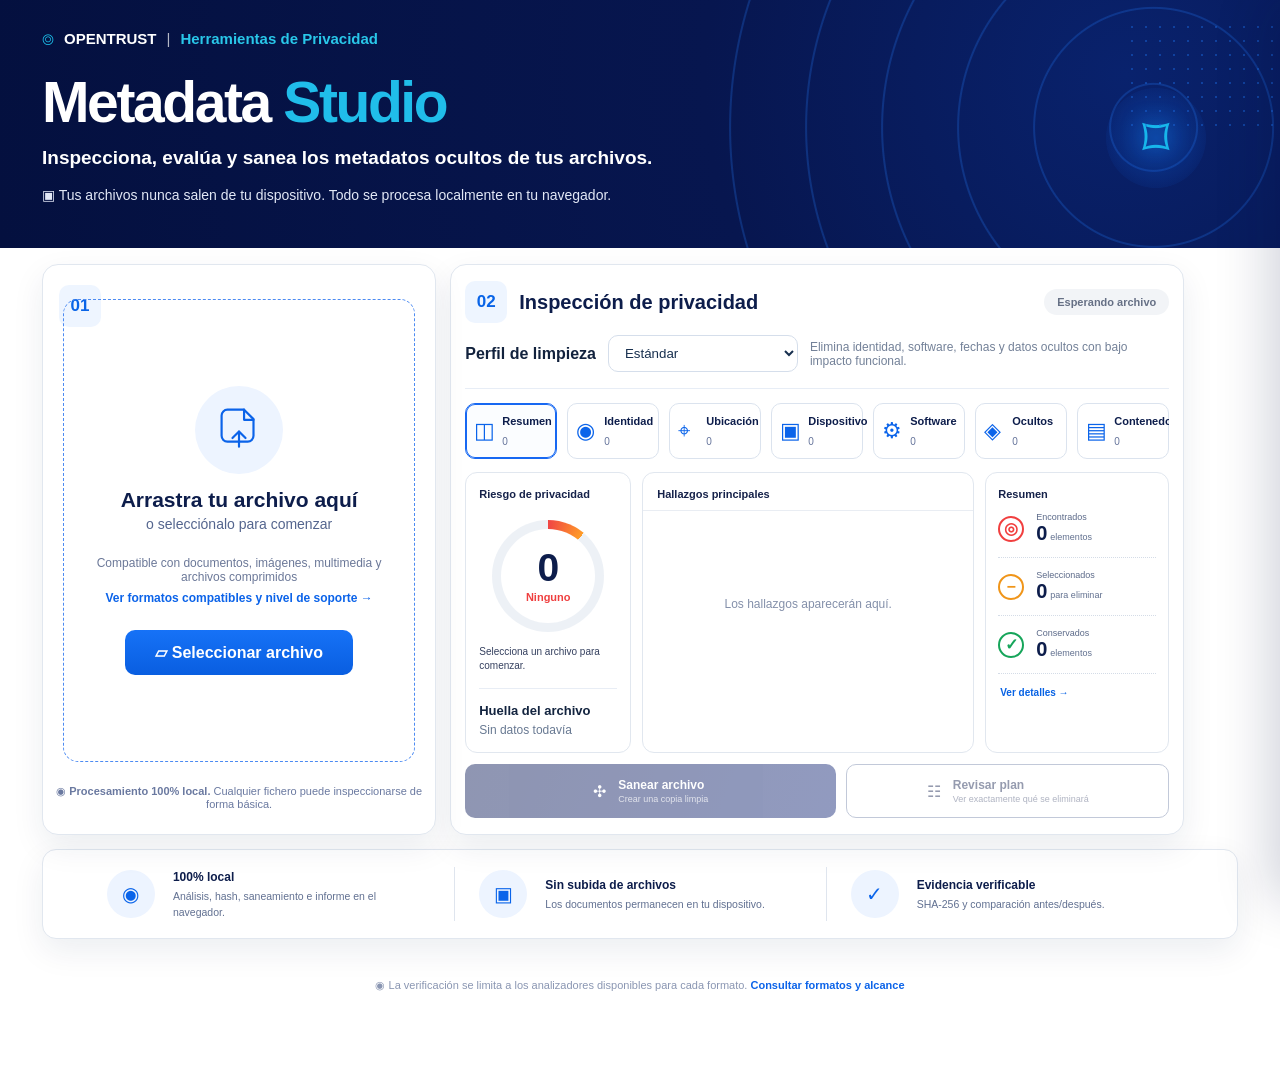
==== index.html @ 8fd9c2cb "page" ====
<!doctype html><html lang="es"><head><meta charset="utf-8"><meta name="viewport" content="width=device-width,initial-scale=1"><meta name="description" content="Metadata Studio — inspección y saneamiento local de metadatos."><title>Metadata Studio · OpenTrust</title><link rel="icon" href="assets/favicon.svg" type="image/svg+xml"><link rel="stylesheet" href="css/app.css?v=0.9.4"></head><body>
<header class="hero-shell"><div class="hero-inner"><a class="product-brand" href="#"><span class="shield-mini">⌾</span><strong>OPENTRUST</strong><span class="brand-sep">|</span><span>Herramientas de Privacidad</span></a><div class="hero-copy"><h1>Metadata <span>Studio</span></h1><p class="hero-subtitle">Inspecciona, evalúa y sanea los metadatos ocultos de tus archivos.</p><p class="hero-trust">▣ Tus archivos nunca salen de tu dispositivo. Todo se procesa localmente en tu navegador.</p></div><div class="hero-art" aria-hidden="true"><div class="rings"></div><div class="hero-shield"><span>⌑</span></div></div></div></header>
<main class="app-shell">
<section class="workspace">
<article class="panel upload-panel" id="dropZone"><div class="step-badge">01</div><div class="drop-zone"><div class="upload-glyph"><svg viewBox="0 0 80 80"><path d="M24 12h23l13 13v23a8 8 0 0 1-8 8H24a8 8 0 0 1-8-8V20a8 8 0 0 1 8-8Z"/><path d="M47 12v14h13"/><path d="M40 63V42m0 0-9 9m9-9 9 9"/></svg></div><h2>Arrastra tu archivo aquí</h2><p>o selecciónalo para comenzar</p><div class="supported-label">Compatible con documentos, imágenes, multimedia y archivos comprimidos</div><button class="formats-link" id="formatsBtn" type="button">Ver formatos compatibles y nivel de soporte →</button><button class="btn btn-blue" id="selectBtn" type="button">▱ Seleccionar archivo</button><input id="fileInput" type="file" hidden></div><div class="local-note">◉ <strong>Procesamiento 100% local.</strong> Cualquier fichero puede inspeccionarse de forma básica.</div></article>
<article class="panel inspection-panel"><div class="inspection-heading"><div class="heading-left"><div class="step-badge inline">02</div><h2>Inspección de privacidad</h2></div><div class="status-badge neutral" id="statusBadge">Esperando archivo</div></div>
<div class="profile-row"><label for="profileSelect">Perfil de limpieza</label><select id="profileSelect"><option value="standard">Estándar</option><option value="maximum">Privacidad máxima</option><option value="web">Publicación web</option><option value="corporate">Corporativo</option><option value="custom">Personalizado</option></select><span id="profileHelp">Elimina identidad, software, fechas y datos ocultos con bajo impacto funcional.</span></div>
<div class="category-tabs" id="categoryTabs"><button class="category-tab active" data-category="resumen"><span>◫</span><b>Resumen</b><small id="countResumen">0</small></button><button class="category-tab" data-category="identidad"><span>◉</span><b>Identidad</b><small id="countIdentidad">0</small></button><button class="category-tab" data-category="ubicacion"><span>⌖</span><b>Ubicación</b><small id="countUbicacion">0</small></button><button class="category-tab" data-category="dispositivo"><span>▣</span><b>Dispositivo</b><small id="countDispositivo">0</small></button><button class="category-tab" data-category="software"><span>⚙</span><b>Software</b><small id="countSoftware">0</small></button><button class="category-tab" data-category="ocultos"><span>◈</span><b>Ocultos</b><small id="countOcultos">0</small></button><button class="category-tab" data-category="archivo"><span>▤</span><b>Contenedor</b><small id="countArchivo">0</small></button></div>
<div class="inspection-grid"><section class="risk-card"><div class="mini-title">Riesgo de privacidad</div><div class="risk-ring" id="riskRing" style="--score:0"><div><strong id="riskScore">0</strong><span id="riskLevel">Ninguno</span></div></div><p id="riskText">Selecciona un archivo para comenzar.</p><div class="fingerprint" id="fingerprint"><b>Huella del archivo</b><span>Sin datos todavía</span></div></section><section class="metadata-card"><div class="mini-title">Hallazgos principales</div><div class="metadata-groups" id="metadataGroups"><div class="placeholder-state">Los hallazgos aparecerán aquí.</div></div></section><aside class="summary-card"><div class="mini-title">Resumen</div><div class="summary-item found"><span class="summary-icon">◎</span><div><small>Encontrados</small><strong id="summaryFound">0</strong><em>elementos</em></div></div><div class="summary-item selected"><span class="summary-icon">−</span><div><small>Seleccionados</small><strong id="summarySelected">0</strong><em>para eliminar</em></div></div><div class="summary-item preserved"><span class="summary-icon">✓</span><div><small>Conservados</small><strong id="summaryPreserved">0</strong><em>elementos</em></div></div><button class="details-link" id="viewDetailsBtn">Ver detalles →</button></aside></div>
<div class="action-row"><button class="btn btn-sanitize" id="cleanBtn" disabled><span>✣</span><span><strong>Sanear archivo</strong><small>Crear una copia limpia</small></span></button><button class="btn btn-review" id="reviewBtn" disabled><span>☷</span><span><strong>Revisar plan</strong><small>Ver exactamente qué se eliminará</small></span></button></div></article></section>
<section class="benefit-strip"><div class="benefit"><div class="benefit-icon">◉</div><div><strong>100% local</strong><p>Análisis, hash, saneamiento e informe en el navegador.</p></div></div><div class="benefit"><div class="benefit-icon">▣</div><div><strong>Sin subida de archivos</strong><p>Los documentos permanecen en tu dispositivo.</p></div></div><div class="benefit"><div class="benefit-icon">✓</div><div><strong>Evidencia verificable</strong><p>SHA-256 y comparación antes/después.</p></div></div></section>
<section class="verification" id="verification" hidden><div class="verification-head"><div class="verify-ok">✓</div><div><span>VERIFICACIÓN POSTERIOR</span><h2 id="verificationTitle">Copia saneada preparada</h2><p id="cleanFileName"></p></div></div><div class="compare-grid"><div><small>ANTES</small><strong id="beforeCount">0</strong><span>hallazgos</span></div><b>→</b><div class="after"><small>DESPUÉS</small><strong id="afterCount">0</strong><span>hallazgos</span></div></div><div class="hash-grid"><div><small>SHA-256 ORIGINAL</small><code id="hashBefore">—</code></div><div><small>SHA-256 SANEADO</small><code id="hashAfter">—</code></div></div><p class="verification-note" id="verificationNote"></p><div class="evidence-download"><div class="evidence-copy"><span class="evidence-kicker">PAQUETE DE EVIDENCIAS</span><strong>Archivo saneado + informe corporativo</strong><small>Incluye la copia limpia, hashes SHA-256, hallazgos tratados y verificación posterior.</small></div><button class="btn btn-blue evidence-primary" id="downloadZipBtn"><span>↓</span><span><strong>Descargar paquete de evidencias</strong><small>ZIP con archivo saneado + informe PDF</small></span></button><button class="download-clean-link" id="downloadCleanBtn" type="button">Descargar únicamente el archivo saneado</button></div></section>
<div class="browser-note">◉ La verificación se limita a los analizadores disponibles para cada formato. <button class="inline-link" id="formatsFooterBtn" type="button">Consultar formatos y alcance</button></div></main>
<div class="modal-backdrop" id="formatsModal" hidden><section class="formats-modal" role="dialog" aria-modal="true" aria-labelledby="formatsTitle"><div class="formats-modal-head"><div><span>ALCANCE TÉCNICO</span><h2 id="formatsTitle">Formatos compatibles</h2><p>Metadata Studio adapta la inspección y el saneamiento al tipo real de archivo. El soporte profundo depende de la estructura de cada formato.</p></div><button class="modal-close" id="formatsClose" type="button" aria-label="Cerrar">×</button></div><div class="formats-support-legend"><span><i class="support-dot full"></i> Inspección + saneamiento</span><span><i class="support-dot inspect"></i> Inspección</span><span><i class="support-dot basic"></i> Detección del contenedor</span></div><div class="format-groups"><article class="format-group"><div class="format-icon">▤</div><div><h3>Documentos y Office</h3><p>Propiedades, autores, software, fechas, XMP y datos internos compatibles.</p><div class="extension-list"><span class="full">PDF</span><span class="full">DOCX</span><span class="full">XLSX</span><span class="full">PPTX</span></div></div></article><article class="format-group"><div class="format-icon">◫</div><div><h3>Imágenes</h3><p>EXIF, GPS, dispositivo, software, XMP y otros bloques de metadatos detectables.</p><div class="extension-list"><span class="full">JPG</span><span class="full">JPEG</span><span class="full">PNG</span><span class="inspect">TIFF</span><span class="inspect">WEBP</span></div></div></article><article class="format-group"><div class="format-icon">▶</div><div><h3>Audio y vídeo</h3><p>Etiquetas, encoder, tiempos, pistas, contenedor, dispositivo y localización cuando estén presentes.</p><div class="extension-list"><span class="full">MP3</span><span class="inspect">WAV</span><span class="inspect">M4A</span><span class="inspect">MP4</span><span class="inspect">MOV</span><span class="inspect">FLAC</span><span class="inspect">OGG</span><span class="inspect">WEBM</span><span class="inspect">MKV</span></div></div></article><article class="format-group"><div class="format-icon">⌑</div><div><h3>Archivos comprimidos</h3><p>Estructura interna, rutas, fechas y análisis recursivo seguro de contenidos compatibles.</p><div class="extension-list"><span class="full">ZIP</span><span class="inspect">TAR</span><span class="inspect">GZ</span><span class="inspect">TGZ</span><span class="basic">7Z</span><span class="basic">TAR.XZ</span><span class="basic">TAR.BZ2</span></div></div></article></div><div class="formats-modal-note"><strong>Inspección universal</strong><span>Si el formato no dispone de analizador específico, Metadata Studio todavía puede identificar tipo, tamaño y SHA-256 sin modificar el archivo.</span></div></section></div><div class="drawer-backdrop" id="drawerBackdrop" hidden></div><aside class="details-drawer" id="detailsDrawer" aria-hidden="true"><div class="drawer-head"><div><span>Plan de saneamiento</span><h3 id="drawerTitle">Detalle de hallazgos</h3></div><button id="drawerClose">×</button></div><div class="drawer-toolbar"><button id="selectAllBtn">Seleccionar todos</button><button id="selectRecommendedBtn">Aplicar perfil</button></div><div class="drawer-list" id="metadataList"></div></aside><button class="reset-fab" id="resetBtn" hidden>↻</button><div class="toast" id="toast"></div>
<script src="js/core/utils.js?v=0.9.4"></script><script src="js/core/zip-lite.js?v=0.9.4"></script><script src="js/core/zip-create.js?v=0.9.4"></script><script src="js/core/risk.js?v=0.9.4"></script><script src="js/core/profiles.js?v=0.9.4"></script><script src="js/core/report-pdf.js?v=0.9.4"></script><script src="js/engines/jpeg.js?v=0.9.4"></script><script src="js/engines/png.js?v=0.9.4"></script><script src="js/engines/pdf.js?v=0.9.4"></script><script src="js/engines/ooxml.js?v=0.9.4"></script><script src="js/engines/media.js?v=0.9.4"></script><script src="js/engines/archive.js?v=0.9.4"></script><script src="js/engines/universal.js?v=0.9.4"></script><script src="js/app.js?v=0.9.4"></script></body></html>
---- css/app.css ----
:root{
  --navy:#07164f;--navy-deep:#04103f;--blue:#1768f2;--cyan:#20bdea;--ink:#0d1d4b;--muted:#65749b;
  --line:#dfe6f0;--soft:#f6f9fd;--success:#13a35a;--warning:#f08b19;--danger:#f04444;--shadow:0 12px 32px rgba(12,35,82,.08)
}
*{box-sizing:border-box}html{scroll-behavior:smooth}body{margin:0;color:var(--ink);font-family:Inter,ui-sans-serif,-apple-system,BlinkMacSystemFont,"Segoe UI",Roboto,Arial,sans-serif;background:#fff}button{font:inherit;cursor:pointer}.hero-shell{height:248px;background:radial-gradient(circle at 88% 30%,#09226d 0,#07164f 37%,#04103f 100%);color:#fff;overflow:hidden}.hero-inner{max-width:1490px;margin:auto;height:100%;padding:27px 42px;position:relative}.product-brand{position:relative;z-index:2;display:inline-flex;align-items:center;gap:10px;color:#fff;text-decoration:none;font-size:15px}.product-brand>span:last-child{color:#29c7e9;font-weight:700}.shield-mini{color:#1dc4ef;font-size:20px}.brand-sep{opacity:.7}.hero-copy{position:relative;z-index:2;margin-top:24px}.hero-copy h1{margin:0;font-size:57px;line-height:1;letter-spacing:-2.4px;font-weight:800}.hero-copy h1 span{color:var(--cyan)}.hero-subtitle{font-size:19px;font-weight:650;margin:16px 0 18px}.hero-trust{font-size:14px;color:#e2e8f6;margin:0}.hero-trust span{margin-right:8px}.hero-art{position:absolute;right:-30px;top:0;width:660px;height:248px;opacity:.95}.rings{position:absolute;inset:-90px -10px -80px 30px;background:repeating-radial-gradient(circle at 74% 52%,transparent 0 42px,rgba(34,118,240,.28) 43px 44px,transparent 45px 76px)}.hero-art:after{content:"";position:absolute;right:0;top:20px;width:185px;height:110px;background-image:radial-gradient(#1b6de6 1px,transparent 1px);background-size:14px 14px;opacity:.45}.hero-shield{position:absolute;right:100px;top:84px;width:108px;height:108px;border-radius:50%;display:grid;place-items:center;background:radial-gradient(circle,rgba(24,116,255,.36),rgba(24,116,255,.07) 65%,transparent 66%);font-size:54px;color:#18bff3;text-shadow:0 0 20px #117bd9}
.app-shell{max-width:1490px;margin:auto;padding:16px 42px 32px}.workspace{display:grid;grid-template-columns:.88fr 1.42fr;gap:14px}.panel{border:1px solid #e1e7ef;border-radius:16px;background:#fff;box-shadow:var(--shadow)}.upload-panel{min-height:492px;padding:20px 16px 15px;position:relative}.step-badge{width:42px;height:42px;border-radius:10px;background:#eef5ff;color:#0964e7;display:grid;place-items:center;font-weight:800;font-size:17px}.drop-zone{position:absolute;inset:34px 20px 72px;border:1.5px dashed #4d8bf2;border-radius:15px;display:flex;flex-direction:column;align-items:center;justify-content:center;text-align:center;padding:28px}.upload-glyph{width:88px;height:88px;border-radius:50%;background:#edf4ff;display:grid;place-items:center;margin-bottom:10px}.upload-glyph svg{width:58px;height:58px;fill:none;stroke:#0b63e9;stroke-width:3;stroke-linecap:round;stroke-linejoin:round}.drop-zone h2{font-size:21px;margin:4px 0 4px}.drop-zone p{margin:0;color:#54658e;font-size:14px}.supported-label{margin-top:24px;color:#6b7898;font-size:12px}.formats{font-size:12px;color:#174e9d;font-weight:650;margin-top:6px}.formats i{font-style:normal;margin:0 5px}.btn{border-radius:10px;border:0;transition:.18s}.btn:hover:not(:disabled){transform:translateY(-1px)}.btn:disabled{opacity:.45;cursor:not-allowed}.btn-blue{margin-top:25px;background:linear-gradient(180deg,#1672f7,#095ee0);color:#fff;padding:13px 30px;font-weight:750}.folder-icon{font-size:18px;margin-right:9px}.local-note{position:absolute;bottom:24px;left:0;right:0;text-align:center;color:#6a79a0;font-size:11px}.local-note strong{font-weight:600}.upload-panel.drag{background:#f8fbff}.upload-panel.drag .drop-zone{border-color:#12a9db;background:#f7fdff}
.inspection-panel{min-height:492px;padding:16px 14px}.inspection-heading{display:flex;align-items:center;justify-content:space-between;gap:12px}.heading-left{display:flex;align-items:center;gap:12px}.step-badge.inline{position:static}.inspection-heading h2{font-size:20px;margin:0}.status-badge{padding:7px 13px;border-radius:999px;font-size:11px;font-weight:700}.status-badge.neutral{color:#667085;background:#f2f4f7}.status-badge.danger{color:#e23737;background:#fff0ef}.status-badge.safe{color:#158a50;background:#edf9f1}.category-tabs{display:grid;grid-template-columns:repeat(5,1fr);gap:10px;margin:13px 0}.category-tab{min-height:56px;border:1px solid #dbe3ee;border-radius:10px;background:#fff;color:var(--ink);display:grid;grid-template-columns:28px 1fr;grid-template-rows:auto auto;text-align:left;padding:8px 11px;align-items:center}.category-tab>span{grid-row:1/3;font-size:22px;color:#0b64ea}.category-tab b{font-size:12px}.category-tab small{font-size:10px;color:#65749b}.category-tab.active{border-color:#1768f2;box-shadow:0 0 0 1px #1768f2 inset;background:#fbfdff}.inspection-grid{display:grid;grid-template-columns:166px 1fr 184px;gap:11px}.risk-card,.metadata-card,.summary-card{border:1px solid #e1e7ef;border-radius:12px;background:#fff}.risk-card{padding:15px 13px}.mini-title{font-size:11px;font-weight:800;color:#16224a}.mini-title span{font-weight:500;color:#6e7893}.risk-ring{--score:0;width:112px;height:112px;margin:20px auto 13px;border-radius:50%;display:grid;place-items:center;background:conic-gradient(#f04444 calc(var(--score)*1%),#ff9d28 calc(var(--score)*1% + 11%),#edf1f6 0);position:relative}.risk-ring:after{content:"";position:absolute;inset:9px;border-radius:50%;background:#fff}.risk-ring>div{position:relative;z-index:2;text-align:center}.risk-ring strong{display:block;font-size:39px;line-height:.95}.risk-ring span{display:block;margin-top:5px;font-size:11px;font-weight:800;color:#ef3f3f}.risk-card p{font-size:10px;line-height:1.35;margin:8px 0 0;color:#35405f}.metadata-card{padding:15px 0 0;overflow:hidden}.metadata-card>.mini-title{padding:0 14px 10px}.metadata-groups{border-top:1px solid #e9edf3}.placeholder-state{display:grid;place-items:center;min-height:185px;color:#8490aa;font-size:12px}.group-row{display:grid;grid-template-columns:34px 1fr auto 72px 24px;align-items:center;gap:7px;padding:10px 12px;border-bottom:1px solid #e9edf3}.group-row:last-child{border-bottom:0}.group-icon{width:26px;height:26px;border-radius:7px;background:#eef5ff;color:#0b64ea;display:grid;place-items:center;font-size:14px}.group-copy strong{display:block;font-size:11px}.group-copy small{display:block;color:#6a7897;font-size:9.5px;margin-top:2px}.group-count{font-size:9.5px;color:#53617d}.risk-chip{justify-self:end;padding:4px 10px;border-radius:999px;font-size:9px;font-weight:700}.risk-chip.high{background:#fff0ef;color:#e84242}.risk-chip.medium{background:#fff5e7;color:#ec8614}.risk-chip.low{background:#eaf8ef;color:#198f51}.chev{border:0;background:transparent;color:#17335f}.summary-card{padding:15px 12px 0}.summary-item{display:grid;grid-template-columns:30px 1fr;gap:8px;align-items:center;padding:12px 0;border-bottom:1px dotted #d4dce7}.summary-icon{width:26px;height:26px;border-radius:50%;display:grid;place-items:center;border:2px solid currentColor;font-weight:800}.summary-item.found{color:#f13f3f}.summary-item.selected{color:#f09519}.summary-item.preserved{color:#16a55a}.summary-item div{color:var(--ink)}.summary-item small{display:block;font-size:9px;color:#5c6a89}.summary-item strong{font-size:20px;margin-right:3px}.summary-item em{font-size:9px;font-style:normal;color:#61708f}.details-link{width:calc(100% + 24px);margin-left:-12px;margin-top:0;padding:13px 14px;border:0;background:#fff;color:#0762e4;font-weight:700;font-size:10px;display:flex;justify-content:space-between}.action-row{display:grid;grid-template-columns:1.15fr 1fr;gap:10px;margin-top:11px}.btn-sanitize,.btn-review{min-height:54px;display:flex;align-items:center;justify-content:center;gap:12px}.btn-sanitize{background:linear-gradient(110deg,#061554,#0b1f72);color:#fff}.btn-review{background:#fff;color:#17244f;border:1px solid #7a8aad}.btn-sanitize span:last-child,.btn-review span:last-child{display:flex;flex-direction:column;text-align:left}.btn-sanitize strong,.btn-review strong{font-size:12px}.btn-sanitize small,.btn-review small{font-size:9px;margin-top:2px;font-weight:500;opacity:.75}.sparkle{font-size:20px}
.benefit-strip{margin-top:14px;border:1px solid #e1e7ef;border-radius:14px;box-shadow:var(--shadow);display:grid;grid-template-columns:repeat(3,1fr);padding:17px 40px;background:#fff}.benefit{display:flex;align-items:center;gap:18px;padding:0 24px}.benefit+.benefit{border-left:1px solid #dfe5ee}.benefit-icon{width:48px;height:48px;border-radius:50%;background:#edf4ff;display:grid;place-items:center;color:#0a64ea;font-size:20px}.benefit strong{font-size:12px}.benefit p{font-size:10.5px;line-height:1.5;color:#617091;margin:4px 0 0}.browser-note{text-align:center;color:#8a96b2;font-size:11px;padding-top:20px}
.verification{margin-top:14px;border:1px solid #cfeadb;border-radius:15px;background:#f8fdf9;padding:20px;box-shadow:var(--shadow)}.verification-head{display:grid;grid-template-columns:46px 1fr auto;gap:14px;align-items:center}.verify-ok{width:42px;height:42px;border-radius:50%;display:grid;place-items:center;background:#ddf5e7;color:#159456;font-size:22px;font-weight:800}.verification-head span{font-size:9px;letter-spacing:1.4px;color:#159456;font-weight:800}.verification-head h2{margin:4px 0 2px;font-size:18px}.verification-head p{margin:0;font-size:11px;color:#667085}.verification-head .btn{margin:0}.compare-grid{display:grid;grid-template-columns:1fr 35px 1fr;align-items:center;gap:12px;margin-top:14px}.compare-grid>div{background:#fff;border:1px solid #dfe6ed;border-radius:10px;padding:12px}.compare-grid small{font-size:9px;color:#6b7894}.compare-grid strong{display:block;font-size:25px}.compare-grid span{font-size:10px;color:#6f7b95}.compare-grid>b{text-align:center;color:#8190ab}.compare-grid .after strong{color:#159456}.verification-note{font-size:10.5px;color:#67738d;margin:10px 0 0}
.drawer-backdrop{position:fixed;inset:0;background:rgba(4,16,63,.22);z-index:30}.details-drawer{position:fixed;right:0;top:0;bottom:0;width:min(470px,92vw);background:#fff;z-index:31;box-shadow:-20px 0 50px rgba(4,16,63,.18);transform:translateX(102%);transition:.22s;padding:22px;overflow:auto}.details-drawer.open{transform:none}.drawer-head{display:flex;justify-content:space-between;align-items:start;border-bottom:1px solid #e8edf3;padding-bottom:14px}.drawer-head span{font-size:10px;letter-spacing:1px;color:#1670e9;font-weight:800}.drawer-head h3{margin:5px 0 0;font-size:20px}.drawer-head button{border:1px solid #dfe5ed;background:#fff;width:34px;height:34px;border-radius:50%;font-size:20px}.drawer-toolbar{display:flex;gap:10px;padding:14px 0}.drawer-toolbar button{border:1px solid #dbe3ee;background:#fff;color:#0c62de;border-radius:8px;padding:7px 10px;font-weight:700;font-size:11px}.drawer-list{border:1px solid #e0e6ef;border-radius:10px;overflow:hidden}.meta-row{display:grid;grid-template-columns:24px 130px 1fr;gap:9px;align-items:center;padding:11px;border-bottom:1px solid #edf1f6;font-size:11px}.meta-row:last-child{border-bottom:0}.meta-key{font-weight:750;color:#17244f}.meta-value{color:#5c6986;overflow-wrap:anywhere}.meta-row input{accent-color:#1768f2}.reset-fab{position:fixed;right:20px;bottom:20px;width:44px;height:44px;border-radius:50%;border:0;background:#0a1d62;color:#fff;font-size:20px;box-shadow:0 10px 28px rgba(4,16,63,.22)}.toast{position:fixed;left:50%;bottom:22px;z-index:50;transform:translate(-50%,15px);background:#061554;color:#fff;border-radius:10px;padding:11px 15px;font-size:11px;box-shadow:0 12px 35px rgba(0,0,0,.18);opacity:0;pointer-events:none;transition:.2s}.toast.show{opacity:1;transform:translate(-50%,0)}.toast.error{background:#8d3038}
@media(max-width:1100px){.workspace{grid-template-columns:1fr}.inspection-grid{grid-template-columns:160px 1fr 175px}.hero-art{opacity:.55}.upload-panel{min-height:430px}.drop-zone{bottom:68px}}@media(max-width:760px){.hero-shell{height:auto}.hero-inner{padding:24px 18px 34px}.hero-copy h1{font-size:43px}.hero-art{display:none}.app-shell{padding:14px}.category-tabs{grid-template-columns:repeat(2,1fr)}.inspection-grid{grid-template-columns:1fr}.risk-card{text-align:center}.risk-ring{margin:14px auto}.action-row,.benefit-strip{grid-template-columns:1fr}.benefit+.benefit{border-left:0;border-top:1px solid #e3e8ef;padding-top:14px;margin-top:14px}.benefit-strip{padding:18px}.verification-head{grid-template-columns:44px 1fr}.verification-head .btn{grid-column:1/-1}.compare-grid{grid-template-columns:1fr}.compare-grid>b{transform:rotate(90deg)}.upload-panel{min-height:480px}}
.profile-row{display:grid;grid-template-columns:auto 190px 1fr;align-items:center;gap:12px;padding:12px 0 16px;border-bottom:1px solid #e7edf6;margin-bottom:14px}.profile-row label{font-weight:700;color:#12223d}.profile-row select{border:1px solid #d5deeb;border-radius:10px;padding:9px 12px;background:#fff;color:#18304f}.profile-row span{font-size:12px;color:#738198}.category-tabs{overflow-x:auto}.category-tab{min-width:94px}.fingerprint{margin-top:16px;border-top:1px solid #e8edf5;padding-top:14px;display:flex;flex-direction:column;gap:5px}.fingerprint b{font-size:13px;color:#13243f}.fingerprint span{font-size:12px;color:#687992}.hash-grid{display:grid;grid-template-columns:1fr 1fr;gap:16px;margin-top:18px}.hash-grid>div{background:#f7f9fc;border:1px solid #e3e9f2;border-radius:12px;padding:14px}.hash-grid small{display:block;color:#6f7f96;font-weight:700;margin-bottom:6px}.hash-grid code{display:block;font-size:11px;word-break:break-all;color:#1c3659}.download-actions{display:flex;gap:12px;justify-content:flex-end;margin-top:18px}.meta-row .meta-source{display:block;font-size:10px;color:#8794a8;margin-top:3px}.meta-row .risk-dot{width:8px;height:8px;border-radius:50%;display:inline-block;margin-right:6px;background:#f0a23a}.meta-row .risk-dot.critico{background:#d9363e}.meta-row .risk-dot.alto{background:#e35d3a}.meta-row .risk-dot.medio{background:#e5a12b}.meta-row .risk-dot.bajo{background:#2a9b68}.meta-path{font-size:10px;color:#8290a4;display:block;overflow:hidden;text-overflow:ellipsis;white-space:nowrap}.group-row small{max-width:310px}.browser-note{max-width:1180px;margin:18px auto 40px;line-height:1.5}@media(max-width:760px){.profile-row{grid-template-columns:1fr}.hash-grid{grid-template-columns:1fr}.download-actions{flex-direction:column}}
@media(min-width:761px){.category-tabs{grid-template-columns:repeat(7,minmax(92px,1fr))}.category-tab{min-width:0;padding:7px 8px}.category-tab b{font-size:11px}}

/* v0.9.1 - formatos, descarga de evidencias e interfaz de alcance */
.formats-link,.inline-link{border:0;background:transparent;color:#0b63e9;font-weight:750;padding:0;text-decoration:none}.formats-link{margin-top:7px;font-size:12px}.formats-link:hover,.inline-link:hover{text-decoration:underline}.inline-link{font-size:inherit}
.modal-backdrop{position:fixed;inset:0;z-index:60;background:rgba(3,15,55,.5);display:grid;place-items:center;padding:24px;backdrop-filter:blur(4px)}.modal-backdrop[hidden]{display:none}.formats-modal{width:min(920px,96vw);max-height:88vh;overflow:auto;background:#fff;border-radius:18px;box-shadow:0 28px 80px rgba(3,15,55,.3);border:1px solid rgba(255,255,255,.4)}.formats-modal-head{display:flex;justify-content:space-between;gap:30px;padding:26px 28px 21px;background:linear-gradient(120deg,#06134a,#092167);color:#fff;border-radius:18px 18px 0 0}.formats-modal-head span{font-size:10px;letter-spacing:1.7px;color:#31c7eb;font-weight:800}.formats-modal-head h2{font-size:26px;margin:5px 0 7px}.formats-modal-head p{max-width:650px;margin:0;color:#dce5f6;line-height:1.5;font-size:12px}.modal-close{width:38px;height:38px;flex:0 0 auto;border-radius:50%;border:1px solid rgba(255,255,255,.28);background:rgba(255,255,255,.08);color:#fff;font-size:25px}.formats-support-legend{display:flex;flex-wrap:wrap;gap:24px;padding:15px 28px;border-bottom:1px solid #e5ebf3;color:#65728d;font-size:11px}.support-dot{display:inline-block;width:8px;height:8px;border-radius:50%;margin-right:6px}.support-dot.full{background:#14a362}.support-dot.inspect{background:#1768f2}.support-dot.basic{background:#9aa6ba}.format-groups{display:grid;grid-template-columns:1fr 1fr;gap:12px;padding:20px 28px}.format-group{display:grid;grid-template-columns:45px 1fr;gap:13px;border:1px solid #e2e8f1;border-radius:13px;padding:16px;background:#fff}.format-icon{width:42px;height:42px;border-radius:11px;display:grid;place-items:center;background:#eef5ff;color:#1168e8;font-size:20px}.format-group h3{font-size:14px;margin:1px 0 5px}.format-group p{font-size:10.5px;color:#6b7891;line-height:1.45;margin:0 0 11px}.extension-list{display:flex;gap:6px;flex-wrap:wrap}.extension-list span{padding:4px 8px;border-radius:6px;font-size:9px;font-weight:800;border:1px solid}.extension-list .full{color:#16844e;background:#effaf4;border-color:#ccebd9}.extension-list .inspect{color:#125ec7;background:#f0f6ff;border-color:#d3e4fc}.extension-list .basic{color:#68758c;background:#f4f6f8;border-color:#e2e6eb}.formats-modal-note{margin:0 28px 26px;padding:13px 15px;border-radius:10px;background:#f6f9fd;border:1px solid #e3eaf4;display:grid;grid-template-columns:auto 1fr;gap:12px;align-items:center}.formats-modal-note strong{font-size:11px;color:#112554}.formats-modal-note span{font-size:10.5px;line-height:1.45;color:#6d7991}
.evidence-download{margin-top:18px;border-top:1px solid #dfeae4;padding-top:18px;display:grid;grid-template-columns:1fr auto;grid-template-rows:auto auto;gap:8px 22px;align-items:center}.evidence-copy{grid-row:1/3;display:flex;flex-direction:column;max-width:620px}.evidence-kicker{font-size:9px;letter-spacing:1.3px;color:#12894f;font-weight:850}.evidence-copy strong{font-size:14px;color:#122744;margin:4px 0}.evidence-copy small{font-size:10.5px;color:#6d7a90;line-height:1.4}.evidence-primary{margin:0!important;min-width:330px;display:flex;align-items:center;justify-content:center;gap:10px;padding:12px 18px}.evidence-primary>span:first-child{font-size:20px}.evidence-primary>span:last-child{display:flex;flex-direction:column;text-align:left}.evidence-primary strong{font-size:11.5px}.evidence-primary small{font-size:9px;font-weight:500;opacity:.82;margin-top:2px}.download-clean-link{justify-self:center;border:0;background:transparent;color:#49617f;font-size:10px;padding:4px 8px}.download-clean-link:hover{color:#0b63e9;text-decoration:underline}
@media(max-width:760px){.format-groups{grid-template-columns:1fr;padding:16px}.formats-modal-head{padding:22px 18px}.formats-support-legend{padding:13px 18px}.formats-modal-note{margin:0 16px 18px;grid-template-columns:1fr}.evidence-download{grid-template-columns:1fr}.evidence-copy{grid-row:auto}.evidence-primary{min-width:0;width:100%}.download-clean-link{justify-self:center}}

/* v0.9.2 - separación entre hallazgos de privacidad e información técnica */
.drawer-section-title{display:flex;flex-direction:column;gap:3px;padding:12px 12px 9px;background:#f7f9fc;border-bottom:1px solid #e7edf5}.drawer-section-title strong{font-size:11px;color:#10234d;text-transform:uppercase;letter-spacing:.45px}.drawer-section-title small{font-size:10px;color:#7a879c}.drawer-empty{display:flex;flex-direction:column;gap:5px;padding:15px 13px;border-bottom:1px solid #e7edf5;background:#f4fbf7}.drawer-empty strong{font-size:11px;color:#137346}.drawer-empty span{font-size:10px;line-height:1.45;color:#66758c}.technical-row{grid-template-columns:24px 130px 1fr;background:#fbfcfe}.technical-row .meta-key{color:#43516a}.technical-mark{display:grid;place-items:center;width:17px;height:17px;border-radius:50%;background:#edf4ff;color:#1768f2;font-size:10px;font-weight:800}.success-state{display:flex;flex-direction:column;gap:7px;align-items:flex-start!important;padding:24px!important;background:#f4fbf7!important;color:#18384d!important}.success-state strong{color:#147548;font-size:13px}.success-state span{font-size:11px;line-height:1.5;color:#64758a}.download-clean-link[hidden]{display:none!important}
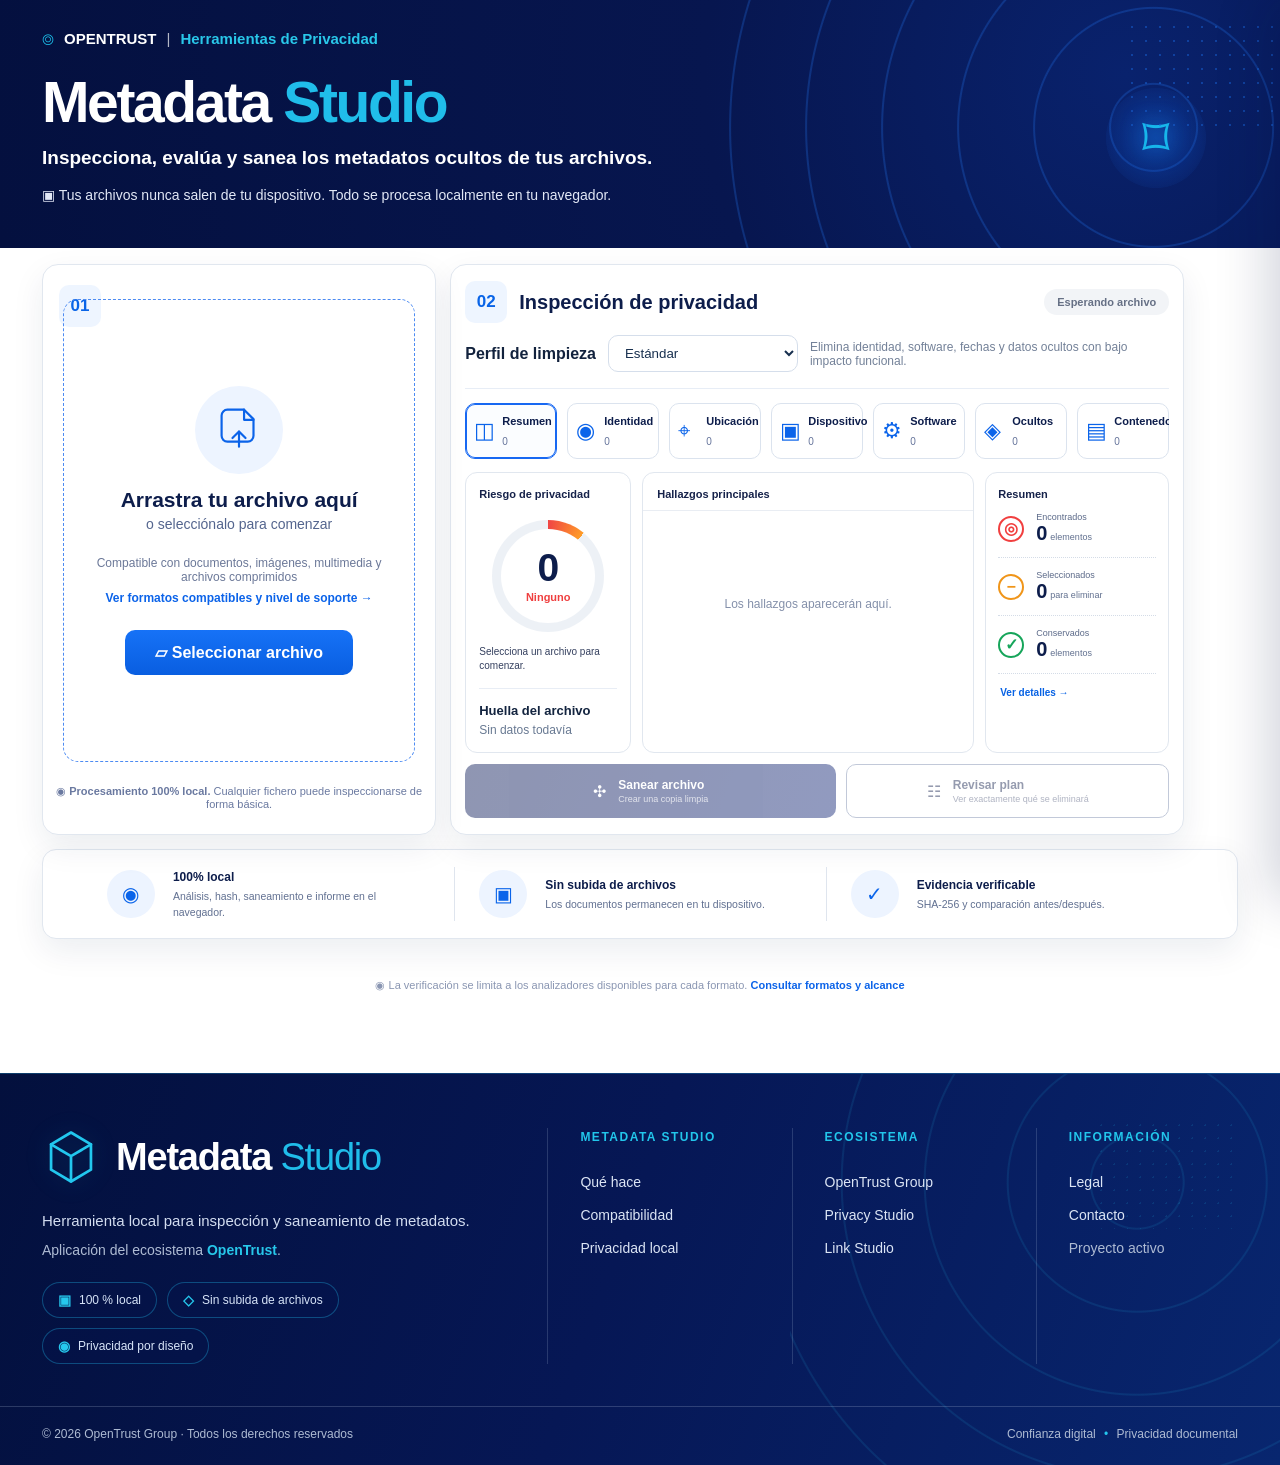
==== commit 5d372751: "site" ====
--- a/index.html
+++ b/index.html
@@ -1,4 +1,4 @@
-<!doctype html><html lang="es"><head><meta charset="utf-8"><meta name="viewport" content="width=device-width,initial-scale=1"><meta name="description" content="Metadata Studio — inspección y saneamiento local de metadatos."><title>Metadata Studio · OpenTrust</title><link rel="icon" href="assets/favicon.svg" type="image/svg+xml"><link rel="stylesheet" href="css/app.css?v=0.9.4"></head><body>
+<!doctype html><html lang="es"><head><meta charset="utf-8"><meta name="viewport" content="width=device-width,initial-scale=1"><meta name="description" content="Metadata Studio — inspección y saneamiento local de metadatos con límites de seguridad y validación de formato."><title>Metadata Studio · OpenTrust</title><link rel="icon" href="assets/favicon.svg" type="image/svg+xml"><link rel="stylesheet" href="css/app.css?v=0.9.6"></head><body>
 <header class="hero-shell"><div class="hero-inner"><a class="product-brand" href="#"><span class="shield-mini">⌾</span><strong>OPENTRUST</strong><span class="brand-sep">|</span><span>Herramientas de Privacidad</span></a><div class="hero-copy"><h1>Metadata <span>Studio</span></h1><p class="hero-subtitle">Inspecciona, evalúa y sanea los metadatos ocultos de tus archivos.</p><p class="hero-trust">▣ Tus archivos nunca salen de tu dispositivo. Todo se procesa localmente en tu navegador.</p></div><div class="hero-art" aria-hidden="true"><div class="rings"></div><div class="hero-shield"><span>⌑</span></div></div></div></header>
 <main class="app-shell">
 <section class="workspace">
@@ -11,5 +11,51 @@
 <section class="benefit-strip"><div class="benefit"><div class="benefit-icon">◉</div><div><strong>100% local</strong><p>Análisis, hash, saneamiento e informe en el navegador.</p></div></div><div class="benefit"><div class="benefit-icon">▣</div><div><strong>Sin subida de archivos</strong><p>Los documentos permanecen en tu dispositivo.</p></div></div><div class="benefit"><div class="benefit-icon">✓</div><div><strong>Evidencia verificable</strong><p>SHA-256 y comparación antes/después.</p></div></div></section>
 <section class="verification" id="verification" hidden><div class="verification-head"><div class="verify-ok">✓</div><div><span>VERIFICACIÓN POSTERIOR</span><h2 id="verificationTitle">Copia saneada preparada</h2><p id="cleanFileName"></p></div></div><div class="compare-grid"><div><small>ANTES</small><strong id="beforeCount">0</strong><span>hallazgos</span></div><b>→</b><div class="after"><small>DESPUÉS</small><strong id="afterCount">0</strong><span>hallazgos</span></div></div><div class="hash-grid"><div><small>SHA-256 ORIGINAL</small><code id="hashBefore">—</code></div><div><small>SHA-256 SANEADO</small><code id="hashAfter">—</code></div></div><p class="verification-note" id="verificationNote"></p><div class="evidence-download"><div class="evidence-copy"><span class="evidence-kicker">PAQUETE DE EVIDENCIAS</span><strong>Archivo saneado + informe corporativo</strong><small>Incluye la copia limpia, hashes SHA-256, hallazgos tratados y verificación posterior.</small></div><button class="btn btn-blue evidence-primary" id="downloadZipBtn"><span>↓</span><span><strong>Descargar paquete de evidencias</strong><small>ZIP con archivo saneado + informe PDF</small></span></button><button class="download-clean-link" id="downloadCleanBtn" type="button">Descargar únicamente el archivo saneado</button></div></section>
 <div class="browser-note">◉ La verificación se limita a los analizadores disponibles para cada formato. <button class="inline-link" id="formatsFooterBtn" type="button">Consultar formatos y alcance</button></div></main>
-<div class="modal-backdrop" id="formatsModal" hidden><section class="formats-modal" role="dialog" aria-modal="true" aria-labelledby="formatsTitle"><div class="formats-modal-head"><div><span>ALCANCE TÉCNICO</span><h2 id="formatsTitle">Formatos compatibles</h2><p>Metadata Studio adapta la inspección y el saneamiento al tipo real de archivo. El soporte profundo depende de la estructura de cada formato.</p></div><button class="modal-close" id="formatsClose" type="button" aria-label="Cerrar">×</button></div><div class="formats-support-legend"><span><i class="support-dot full"></i> Inspección + saneamiento</span><span><i class="support-dot inspect"></i> Inspección</span><span><i class="support-dot basic"></i> Detección del contenedor</span></div><div class="format-groups"><article class="format-group"><div class="format-icon">▤</div><div><h3>Documentos y Office</h3><p>Propiedades, autores, software, fechas, XMP y datos internos compatibles.</p><div class="extension-list"><span class="full">PDF</span><span class="full">DOCX</span><span class="full">XLSX</span><span class="full">PPTX</span></div></div></article><article class="format-group"><div class="format-icon">◫</div><div><h3>Imágenes</h3><p>EXIF, GPS, dispositivo, software, XMP y otros bloques de metadatos detectables.</p><div class="extension-list"><span class="full">JPG</span><span class="full">JPEG</span><span class="full">PNG</span><span class="inspect">TIFF</span><span class="inspect">WEBP</span></div></div></article><article class="format-group"><div class="format-icon">▶</div><div><h3>Audio y vídeo</h3><p>Etiquetas, encoder, tiempos, pistas, contenedor, dispositivo y localización cuando estén presentes.</p><div class="extension-list"><span class="full">MP3</span><span class="inspect">WAV</span><span class="inspect">M4A</span><span class="inspect">MP4</span><span class="inspect">MOV</span><span class="inspect">FLAC</span><span class="inspect">OGG</span><span class="inspect">WEBM</span><span class="inspect">MKV</span></div></div></article><article class="format-group"><div class="format-icon">⌑</div><div><h3>Archivos comprimidos</h3><p>Estructura interna, rutas, fechas y análisis recursivo seguro de contenidos compatibles.</p><div class="extension-list"><span class="full">ZIP</span><span class="inspect">TAR</span><span class="inspect">GZ</span><span class="inspect">TGZ</span><span class="basic">7Z</span><span class="basic">TAR.XZ</span><span class="basic">TAR.BZ2</span></div></div></article></div><div class="formats-modal-note"><strong>Inspección universal</strong><span>Si el formato no dispone de analizador específico, Metadata Studio todavía puede identificar tipo, tamaño y SHA-256 sin modificar el archivo.</span></div></section></div><div class="drawer-backdrop" id="drawerBackdrop" hidden></div><aside class="details-drawer" id="detailsDrawer" aria-hidden="true"><div class="drawer-head"><div><span>Plan de saneamiento</span><h3 id="drawerTitle">Detalle de hallazgos</h3></div><button id="drawerClose">×</button></div><div class="drawer-toolbar"><button id="selectAllBtn">Seleccionar todos</button><button id="selectRecommendedBtn">Aplicar perfil</button></div><div class="drawer-list" id="metadataList"></div></aside><button class="reset-fab" id="resetBtn" hidden>↻</button><div class="toast" id="toast"></div>
-<script src="js/core/utils.js?v=0.9.4"></script><script src="js/core/zip-lite.js?v=0.9.4"></script><script src="js/core/zip-create.js?v=0.9.4"></script><script src="js/core/risk.js?v=0.9.4"></script><script src="js/core/profiles.js?v=0.9.4"></script><script src="js/core/report-pdf.js?v=0.9.4"></script><script src="js/engines/jpeg.js?v=0.9.4"></script><script src="js/engines/png.js?v=0.9.4"></script><script src="js/engines/pdf.js?v=0.9.4"></script><script src="js/engines/ooxml.js?v=0.9.4"></script><script src="js/engines/media.js?v=0.9.4"></script><script src="js/engines/archive.js?v=0.9.4"></script><script src="js/engines/universal.js?v=0.9.4"></script><script src="js/app.js?v=0.9.4"></script></body></html>
+<footer class="site-footer" aria-label="Pie de página de Metadata Studio">
+  <div class="site-footer__art" aria-hidden="true"><span></span></div>
+  <div class="site-footer__inner">
+    <section class="site-footer__brand" aria-labelledby="footerBrandTitle">
+      <div class="site-footer__brandline">
+        <span class="site-footer__logo" aria-hidden="true">
+          <svg viewBox="0 0 64 64" role="img"><path d="M32 5 54 18v28L32 59 10 46V18L32 5Z"/><path d="m10 18 22 13 22-13M32 31v28M20 24l12 7 12-7"/></svg>
+        </span>
+        <h2 id="footerBrandTitle">Metadata <span>Studio</span></h2>
+      </div>
+      <p class="site-footer__desc">Herramienta local para inspección y saneamiento de metadatos.</p>
+      <p class="site-footer__ecosystem">Aplicación del ecosistema <a href="https://opentrust.group/" rel="noopener noreferrer">OpenTrust</a>.</p>
+      <div class="site-footer__badges" aria-label="Principios de privacidad">
+        <span><b aria-hidden="true">▣</b>100 % local</span>
+        <span><b aria-hidden="true">◇</b>Sin subida de archivos</span>
+        <span><b aria-hidden="true">◉</b>Privacidad por diseño</span>
+      </div>
+    </section>
+
+    <nav class="site-footer__nav" aria-label="Metadata Studio">
+      <h3>Metadata Studio</h3>
+      <a href="#dropZone">Qué hace</a>
+      <button type="button" class="site-footer__linkbutton" id="footerFormatsBtn">Compatibilidad</button>
+      <a href="#privacy-local">Privacidad local</a>
+    </nav>
+
+    <nav class="site-footer__nav" aria-label="Ecosistema OpenTrust">
+      <h3>Ecosistema</h3>
+      <a href="https://opentrust.group/" rel="noopener noreferrer">OpenTrust Group</a>
+      <a href="https://opentrust.group/" rel="noopener noreferrer">Privacy Studio</a>
+      <a href="https://opentrust.group/" rel="noopener noreferrer">Link Studio</a>
+    </nav>
+
+    <nav class="site-footer__nav" aria-label="Información">
+      <h3>Información</h3>
+      <a href="https://opentrust.group/" rel="noopener noreferrer">Legal</a>
+      <a href="https://opentrust.group/" rel="noopener noreferrer">Contacto</a>
+      <span class="site-footer__status">Proyecto activo</span>
+    </nav>
+  </div>
+  <div class="site-footer__bottom">
+    <span>© 2026 OpenTrust Group · Todos los derechos reservados</span>
+    <span>Confianza digital <i>•</i> Privacidad documental</span>
+  </div>
+</footer>
+
+<div class="modal-backdrop" id="formatsModal" hidden><section class="formats-modal" role="dialog" aria-modal="true" aria-labelledby="formatsTitle"><div class="formats-modal-head"><div><span>ALCANCE TÉCNICO</span><h2 id="formatsTitle">Formatos compatibles</h2><p>Metadata Studio adapta la inspección y el saneamiento al tipo real de archivo. El soporte profundo depende de la estructura de cada formato.</p></div><button class="modal-close" id="formatsClose" type="button" aria-label="Cerrar">×</button></div><div class="formats-support-legend"><span><i class="support-dot full"></i> Inspección + saneamiento</span><span><i class="support-dot inspect"></i> Inspección</span><span><i class="support-dot basic"></i> Detección del contenedor</span></div><div class="format-groups"><article class="format-group"><div class="format-icon">▤</div><div><h3>Documentos y Office</h3><p>Propiedades, autores, software, fechas, XMP y datos internos compatibles.</p><div class="extension-list"><span class="full">PDF</span><span class="full">DOCX</span><span class="full">XLSX</span><span class="full">PPTX</span></div></div></article><article class="format-group"><div class="format-icon">◫</div><div><h3>Imágenes</h3><p>EXIF, GPS, dispositivo, software, XMP y otros bloques de metadatos detectables.</p><div class="extension-list"><span class="full">JPG</span><span class="full">JPEG</span><span class="full">PNG</span><span class="inspect">TIFF</span><span class="inspect">WEBP</span></div></div></article><article class="format-group"><div class="format-icon">▶</div><div><h3>Audio y vídeo</h3><p>Etiquetas, encoder, tiempos, pistas, contenedor, dispositivo y localización cuando estén presentes.</p><div class="extension-list"><span class="full">MP3</span><span class="inspect">WAV</span><span class="inspect">M4A</span><span class="inspect">MP4</span><span class="inspect">MOV</span><span class="inspect">FLAC</span><span class="inspect">OGG</span><span class="inspect">WEBM</span><span class="inspect">MKV</span></div></div></article><article class="format-group"><div class="format-icon">⌑</div><div><h3>Archivos comprimidos</h3><p>Estructura interna, rutas, fechas y análisis recursivo seguro de contenidos compatibles.</p><div class="extension-list"><span class="full">ZIP</span><span class="inspect">TAR</span><span class="inspect">GZ</span><span class="inspect">TGZ</span><span class="basic">7Z</span><span class="basic">TAR.XZ</span><span class="basic">TAR.BZ2</span></div></div></article></div><div class="formats-modal-note"><strong>Límites de seguridad</strong><span>Máximo 256 MB por archivo; 128 MB para comprimidos; 256 MB descomprimidos por contenedor y ratio máximo 200:1. Los archivos que excedan estos límites se rechazan antes o durante el procesamiento.</span></div><div class="formats-modal-note"><strong>Inspección universal</strong><span>Si el formato no dispone de analizador específico, Metadata Studio todavía puede identificar tipo, tamaño y SHA-256 sin modificar el archivo.</span></div></section></div><div class="drawer-backdrop" id="drawerBackdrop" hidden></div><aside class="details-drawer" id="detailsDrawer" aria-hidden="true"><div class="drawer-head"><div><span>Plan de saneamiento</span><h3 id="drawerTitle">Detalle de hallazgos</h3></div><button id="drawerClose">×</button></div><div class="drawer-toolbar"><button id="selectAllBtn">Seleccionar todos</button><button id="selectRecommendedBtn">Aplicar perfil</button></div><div class="drawer-list" id="metadataList"></div></aside><button class="reset-fab" id="resetBtn" hidden>↻</button><div class="toast" id="toast"></div>
+<script src="js/core/utils.js?v=0.9.5"></script><script src="js/core/security.js?v=0.9.5"></script><script src="js/core/zip-lite.js?v=0.9.5"></script><script src="js/core/zip-create.js?v=0.9.5"></script><script src="js/core/risk.js?v=0.9.5"></script><script src="js/core/profiles.js?v=0.9.5"></script><script src="js/core/report-pdf.js?v=0.9.5"></script><script src="js/engines/jpeg.js?v=0.9.5"></script><script src="js/engines/png.js?v=0.9.5"></script><script src="js/engines/pdf.js?v=0.9.5"></script><script src="js/engines/ooxml.js?v=0.9.5"></script><script src="js/engines/media.js?v=0.9.5"></script><script src="js/engines/archive.js?v=0.9.5"></script><script src="js/engines/universal.js?v=0.9.5"></script><script src="js/app.js?v=0.9.5"></script><script>(function(){var f=document.getElementById("footerFormatsBtn"),b=document.getElementById("formatsBtn");if(f&&b)f.addEventListener("click",function(){b.click();});})();</script></body></html>
--- a/css/app.css
+++ b/css/app.css
@@ -20,3 +20,32 @@
 
 /* v0.9.2 - separación entre hallazgos de privacidad e información técnica */
 .drawer-section-title{display:flex;flex-direction:column;gap:3px;padding:12px 12px 9px;background:#f7f9fc;border-bottom:1px solid #e7edf5}.drawer-section-title strong{font-size:11px;color:#10234d;text-transform:uppercase;letter-spacing:.45px}.drawer-section-title small{font-size:10px;color:#7a879c}.drawer-empty{display:flex;flex-direction:column;gap:5px;padding:15px 13px;border-bottom:1px solid #e7edf5;background:#f4fbf7}.drawer-empty strong{font-size:11px;color:#137346}.drawer-empty span{font-size:10px;line-height:1.45;color:#66758c}.technical-row{grid-template-columns:24px 130px 1fr;background:#fbfcfe}.technical-row .meta-key{color:#43516a}.technical-mark{display:grid;place-items:center;width:17px;height:17px;border-radius:50%;background:#edf4ff;color:#1768f2;font-size:10px;font-weight:800}.success-state{display:flex;flex-direction:column;gap:7px;align-items:flex-start!important;padding:24px!important;background:#f4fbf7!important;color:#18384d!important}.success-state strong{color:#147548;font-size:13px}.success-state span{font-size:11px;line-height:1.5;color:#64758a}.download-clean-link[hidden]{display:none!important}
+
+/* v0.9.6 - footer Metadata Studio */
+.site-footer{position:relative;overflow:hidden;margin-top:8px;background:linear-gradient(110deg,#03103d 0%,#061755 48%,#08266f 100%);color:#eef4ff;border-top:1px solid rgba(42,195,235,.24)}
+.site-footer__art{position:absolute;right:-70px;top:-155px;width:560px;height:560px;pointer-events:none;opacity:.72;background:repeating-radial-gradient(circle at 62% 47%,transparent 0 45px,rgba(32,189,234,.16) 46px 47px,transparent 48px 83px)}
+.site-footer__art:after{content:"";position:absolute;right:110px;top:200px;width:145px;height:110px;background-image:radial-gradient(rgba(32,189,234,.55) 1px,transparent 1px);background-size:13px 13px;opacity:.35}
+.site-footer__inner{position:relative;z-index:2;max-width:1490px;margin:0 auto;padding:54px 42px 42px;display:grid;grid-template-columns:1.65fr .72fr .72fr .72fr;gap:42px}
+.site-footer__brand{padding-right:30px}
+.site-footer__brandline{display:flex;align-items:center;gap:16px}
+.site-footer__logo{width:58px;height:58px;display:grid;place-items:center;color:#22c7ee;filter:drop-shadow(0 0 12px rgba(32,189,234,.18))}
+.site-footer__logo svg{width:100%;height:100%;fill:none;stroke:currentColor;stroke-width:3;stroke-linejoin:round;stroke-linecap:round}
+.site-footer__brand h2{margin:0;color:#fff;font-size:38px;line-height:1;letter-spacing:-1.2px;font-weight:800}
+.site-footer__brand h2 span{color:#20bdea;font-weight:500}
+.site-footer__desc{margin:23px 0 0;color:#d3ddf0;font-size:15px;line-height:1.55}
+.site-footer__ecosystem{margin:10px 0 0;color:#aebbd3;font-size:14px}
+.site-footer__ecosystem a{color:#27c7ea;font-weight:700;text-decoration:none}
+.site-footer__ecosystem a:hover{text-decoration:underline}
+.site-footer__badges{display:flex;flex-wrap:wrap;gap:10px;margin-top:24px}
+.site-footer__badges span{display:inline-flex;align-items:center;gap:8px;min-height:36px;padding:0 15px;border:1px solid rgba(32,189,234,.34);border-radius:999px;background:rgba(5,21,76,.42);color:#d7e4f8;font-size:12px;white-space:nowrap}
+.site-footer__badges b{color:#26c8ed;font-size:14px}
+.site-footer__nav{position:relative;padding-left:32px;border-left:1px solid rgba(202,217,241,.18);display:flex;flex-direction:column;align-items:flex-start;gap:17px}
+.site-footer__nav h3{margin:3px 0 14px;color:#22c6eb;font-size:12px;line-height:1;text-transform:uppercase;letter-spacing:1.5px}
+.site-footer__nav a,.site-footer__linkbutton,.site-footer__status{font:inherit;font-size:14px;color:#dce5f5;text-decoration:none;background:none;border:0;padding:0;text-align:left}
+.site-footer__nav a,.site-footer__linkbutton{cursor:pointer;transition:color .16s ease,transform .16s ease}
+.site-footer__nav a:hover,.site-footer__linkbutton:hover{color:#2ac9ed;transform:translateX(2px)}
+.site-footer__status{color:#aebbd3}
+.site-footer__bottom{position:relative;z-index:2;max-width:1490px;margin:0 auto;padding:20px 42px 24px;border-top:1px solid rgba(202,217,241,.2);display:flex;justify-content:space-between;gap:22px;color:#aebbd3;font-size:12px}
+.site-footer__bottom i{font-style:normal;color:#24c7ed;margin:0 5px}
+@media(max-width:1050px){.site-footer__inner{grid-template-columns:1.4fr 1fr 1fr}.site-footer__nav:last-child{grid-column:2/4}.site-footer__brand{grid-row:1/3}}
+@media(max-width:760px){.site-footer__inner{padding:38px 18px 28px;grid-template-columns:1fr;gap:28px}.site-footer__brand{grid-row:auto;padding-right:0}.site-footer__brand h2{font-size:32px}.site-footer__nav,.site-footer__nav:last-child{grid-column:auto;border-left:0;border-top:1px solid rgba(202,217,241,.18);padding:22px 0 0}.site-footer__badges{gap:8px}.site-footer__bottom{padding:18px;flex-direction:column;align-items:flex-start}.site-footer__art{opacity:.35}}
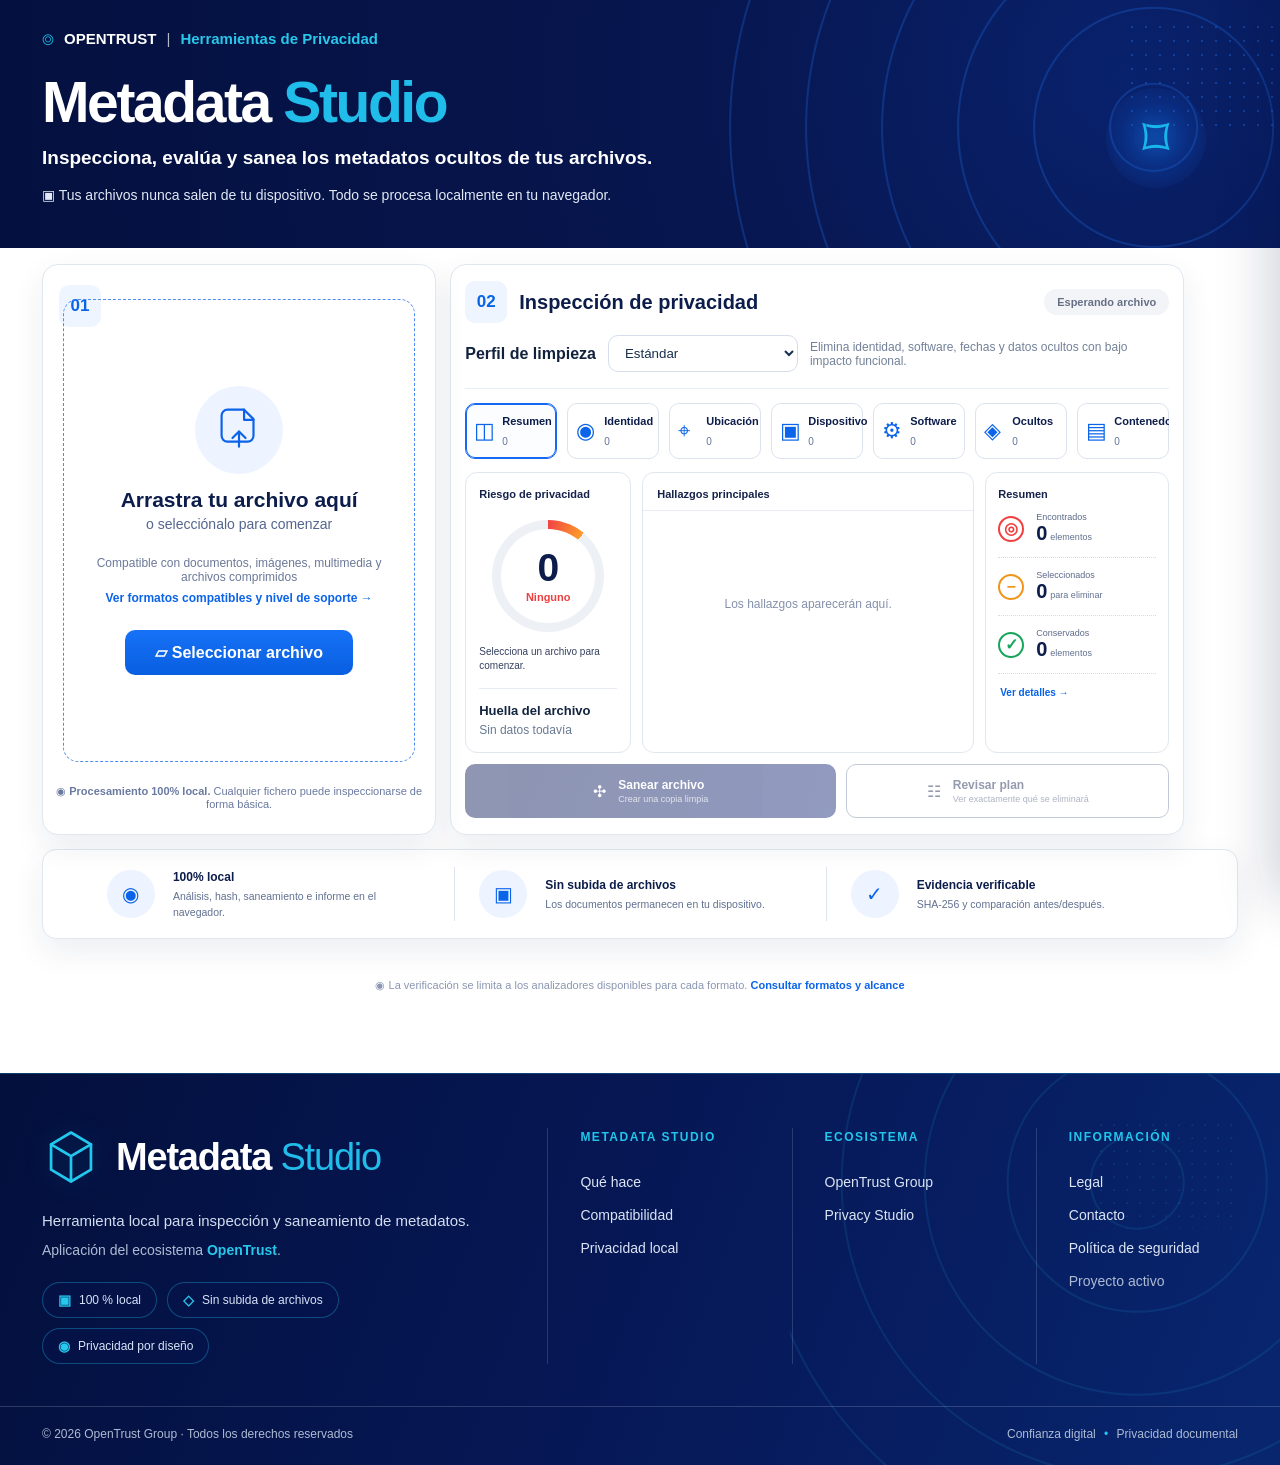
==== commit bc7099c9: "site" ====
--- a/index.html
+++ b/index.html
@@ -1,4 +1,4 @@
-<!doctype html><html lang="es"><head><meta charset="utf-8"><meta name="viewport" content="width=device-width,initial-scale=1"><meta name="description" content="Metadata Studio — inspección y saneamiento local de metadatos con límites de seguridad y validación de formato."><title>Metadata Studio · OpenTrust</title><link rel="icon" href="assets/favicon.svg" type="image/svg+xml"><link rel="stylesheet" href="css/app.css?v=0.9.6"></head><body>
+<!doctype html><html lang="es"><head><meta charset="utf-8"><meta name="viewport" content="width=device-width,initial-scale=1"><meta name="description" content="Metadata Studio — inspección y saneamiento local de metadatos con límites de seguridad y validación de formato."><title>Metadata Studio · OpenTrust</title><link rel="icon" href="assets/favicon.svg" type="image/svg+xml"><link rel="stylesheet" href="css/app.css?v=0.9.8"></head><body>
 <header class="hero-shell"><div class="hero-inner"><a class="product-brand" href="#"><span class="shield-mini">⌾</span><strong>OPENTRUST</strong><span class="brand-sep">|</span><span>Herramientas de Privacidad</span></a><div class="hero-copy"><h1>Metadata <span>Studio</span></h1><p class="hero-subtitle">Inspecciona, evalúa y sanea los metadatos ocultos de tus archivos.</p><p class="hero-trust">▣ Tus archivos nunca salen de tu dispositivo. Todo se procesa localmente en tu navegador.</p></div><div class="hero-art" aria-hidden="true"><div class="rings"></div><div class="hero-shield"><span>⌑</span></div></div></div></header>
 <main class="app-shell">
 <section class="workspace">
@@ -40,14 +40,14 @@
     <nav class="site-footer__nav" aria-label="Ecosistema OpenTrust">
       <h3>Ecosistema</h3>
       <a href="https://opentrust.group/" rel="noopener noreferrer">OpenTrust Group</a>
-      <a href="https://opentrust.group/" rel="noopener noreferrer">Privacy Studio</a>
-      <a href="https://opentrust.group/" rel="noopener noreferrer">Link Studio</a>
-    </nav>
+      <a href="https://opentrust.group/apps/privacy-studio.html" rel="noopener noreferrer">Privacy Studio</a>
+     </nav>
 
     <nav class="site-footer__nav" aria-label="Información">
       <h3>Información</h3>
-      <a href="https://opentrust.group/" rel="noopener noreferrer">Legal</a>
-      <a href="https://opentrust.group/" rel="noopener noreferrer">Contacto</a>
+      <a href="https://opentrust.group/legal" rel="noopener noreferrer">Legal</a>
+      <a href="https://opentrust.group/index.html#contacto" rel="noopener noreferrer">Contacto</a>
+      <a href="https://opentrust.group/security" rel="noopener noreferrer">Política de seguridad</a>
       <span class="site-footer__status">Proyecto activo</span>
     </nav>
   </div>
@@ -58,4 +58,4 @@
 </footer>
 
 <div class="modal-backdrop" id="formatsModal" hidden><section class="formats-modal" role="dialog" aria-modal="true" aria-labelledby="formatsTitle"><div class="formats-modal-head"><div><span>ALCANCE TÉCNICO</span><h2 id="formatsTitle">Formatos compatibles</h2><p>Metadata Studio adapta la inspección y el saneamiento al tipo real de archivo. El soporte profundo depende de la estructura de cada formato.</p></div><button class="modal-close" id="formatsClose" type="button" aria-label="Cerrar">×</button></div><div class="formats-support-legend"><span><i class="support-dot full"></i> Inspección + saneamiento</span><span><i class="support-dot inspect"></i> Inspección</span><span><i class="support-dot basic"></i> Detección del contenedor</span></div><div class="format-groups"><article class="format-group"><div class="format-icon">▤</div><div><h3>Documentos y Office</h3><p>Propiedades, autores, software, fechas, XMP y datos internos compatibles.</p><div class="extension-list"><span class="full">PDF</span><span class="full">DOCX</span><span class="full">XLSX</span><span class="full">PPTX</span></div></div></article><article class="format-group"><div class="format-icon">◫</div><div><h3>Imágenes</h3><p>EXIF, GPS, dispositivo, software, XMP y otros bloques de metadatos detectables.</p><div class="extension-list"><span class="full">JPG</span><span class="full">JPEG</span><span class="full">PNG</span><span class="inspect">TIFF</span><span class="inspect">WEBP</span></div></div></article><article class="format-group"><div class="format-icon">▶</div><div><h3>Audio y vídeo</h3><p>Etiquetas, encoder, tiempos, pistas, contenedor, dispositivo y localización cuando estén presentes.</p><div class="extension-list"><span class="full">MP3</span><span class="inspect">WAV</span><span class="inspect">M4A</span><span class="inspect">MP4</span><span class="inspect">MOV</span><span class="inspect">FLAC</span><span class="inspect">OGG</span><span class="inspect">WEBM</span><span class="inspect">MKV</span></div></div></article><article class="format-group"><div class="format-icon">⌑</div><div><h3>Archivos comprimidos</h3><p>Estructura interna, rutas, fechas y análisis recursivo seguro de contenidos compatibles.</p><div class="extension-list"><span class="full">ZIP</span><span class="inspect">TAR</span><span class="inspect">GZ</span><span class="inspect">TGZ</span><span class="basic">7Z</span><span class="basic">TAR.XZ</span><span class="basic">TAR.BZ2</span></div></div></article></div><div class="formats-modal-note"><strong>Límites de seguridad</strong><span>Máximo 256 MB por archivo; 128 MB para comprimidos; 256 MB descomprimidos por contenedor y ratio máximo 200:1. Los archivos que excedan estos límites se rechazan antes o durante el procesamiento.</span></div><div class="formats-modal-note"><strong>Inspección universal</strong><span>Si el formato no dispone de analizador específico, Metadata Studio todavía puede identificar tipo, tamaño y SHA-256 sin modificar el archivo.</span></div></section></div><div class="drawer-backdrop" id="drawerBackdrop" hidden></div><aside class="details-drawer" id="detailsDrawer" aria-hidden="true"><div class="drawer-head"><div><span>Plan de saneamiento</span><h3 id="drawerTitle">Detalle de hallazgos</h3></div><button id="drawerClose">×</button></div><div class="drawer-toolbar"><button id="selectAllBtn">Seleccionar todos</button><button id="selectRecommendedBtn">Aplicar perfil</button></div><div class="drawer-list" id="metadataList"></div></aside><button class="reset-fab" id="resetBtn" hidden>↻</button><div class="toast" id="toast"></div>
-<script src="js/core/utils.js?v=0.9.5"></script><script src="js/core/security.js?v=0.9.5"></script><script src="js/core/zip-lite.js?v=0.9.5"></script><script src="js/core/zip-create.js?v=0.9.5"></script><script src="js/core/risk.js?v=0.9.5"></script><script src="js/core/profiles.js?v=0.9.5"></script><script src="js/core/report-pdf.js?v=0.9.5"></script><script src="js/engines/jpeg.js?v=0.9.5"></script><script src="js/engines/png.js?v=0.9.5"></script><script src="js/engines/pdf.js?v=0.9.5"></script><script src="js/engines/ooxml.js?v=0.9.5"></script><script src="js/engines/media.js?v=0.9.5"></script><script src="js/engines/archive.js?v=0.9.5"></script><script src="js/engines/universal.js?v=0.9.5"></script><script src="js/app.js?v=0.9.5"></script><script>(function(){var f=document.getElementById("footerFormatsBtn"),b=document.getElementById("formatsBtn");if(f&&b)f.addEventListener("click",function(){b.click();});})();</script></body></html>
+<script src="js/core/utils.js?v=0.9.8"></script><script src="js/core/security.js?v=0.9.8"></script><script src="js/core/zip-lite.js?v=0.9.8"></script><script src="js/core/zip-create.js?v=0.9.8"></script><script src="js/core/risk.js?v=0.9.8"></script><script src="js/core/profiles.js?v=0.9.8"></script><script src="js/core/report-pdf.js?v=0.9.8"></script><script src="js/engines/jpeg.js?v=0.9.8"></script><script src="js/engines/png.js?v=0.9.8"></script><script src="js/engines/pdf.js?v=0.9.8"></script><script src="js/engines/ooxml.js?v=0.9.8"></script><script src="js/engines/media.js?v=0.9.8"></script><script src="js/engines/archive.js?v=0.9.8"></script><script src="js/engines/universal.js?v=0.9.8"></script><script src="js/app.js?v=0.9.8"></script></body></html>
--- a/css/app.css
+++ b/css/app.css
@@ -49,3 +49,4 @@
 .site-footer__bottom i{font-style:normal;color:#24c7ed;margin:0 5px}
 @media(max-width:1050px){.site-footer__inner{grid-template-columns:1.4fr 1fr 1fr}.site-footer__nav:last-child{grid-column:2/4}.site-footer__brand{grid-row:1/3}}
 @media(max-width:760px){.site-footer__inner{padding:38px 18px 28px;grid-template-columns:1fr;gap:28px}.site-footer__brand{grid-row:auto;padding-right:0}.site-footer__brand h2{font-size:32px}.site-footer__nav,.site-footer__nav:last-child{grid-column:auto;border-left:0;border-top:1px solid rgba(202,217,241,.18);padding:22px 0 0}.site-footer__badges{gap:8px}.site-footer__bottom{padding:18px;flex-direction:column;align-items:flex-start}.site-footer__art{opacity:.35}}
+.status-badge.partial{color:#9a5b00;background:#fff6df;border:1px solid #f4d38b}.drop-zone.busy{opacity:.62;pointer-events:none}.upload-panel button:disabled{cursor:not-allowed;opacity:.58}
